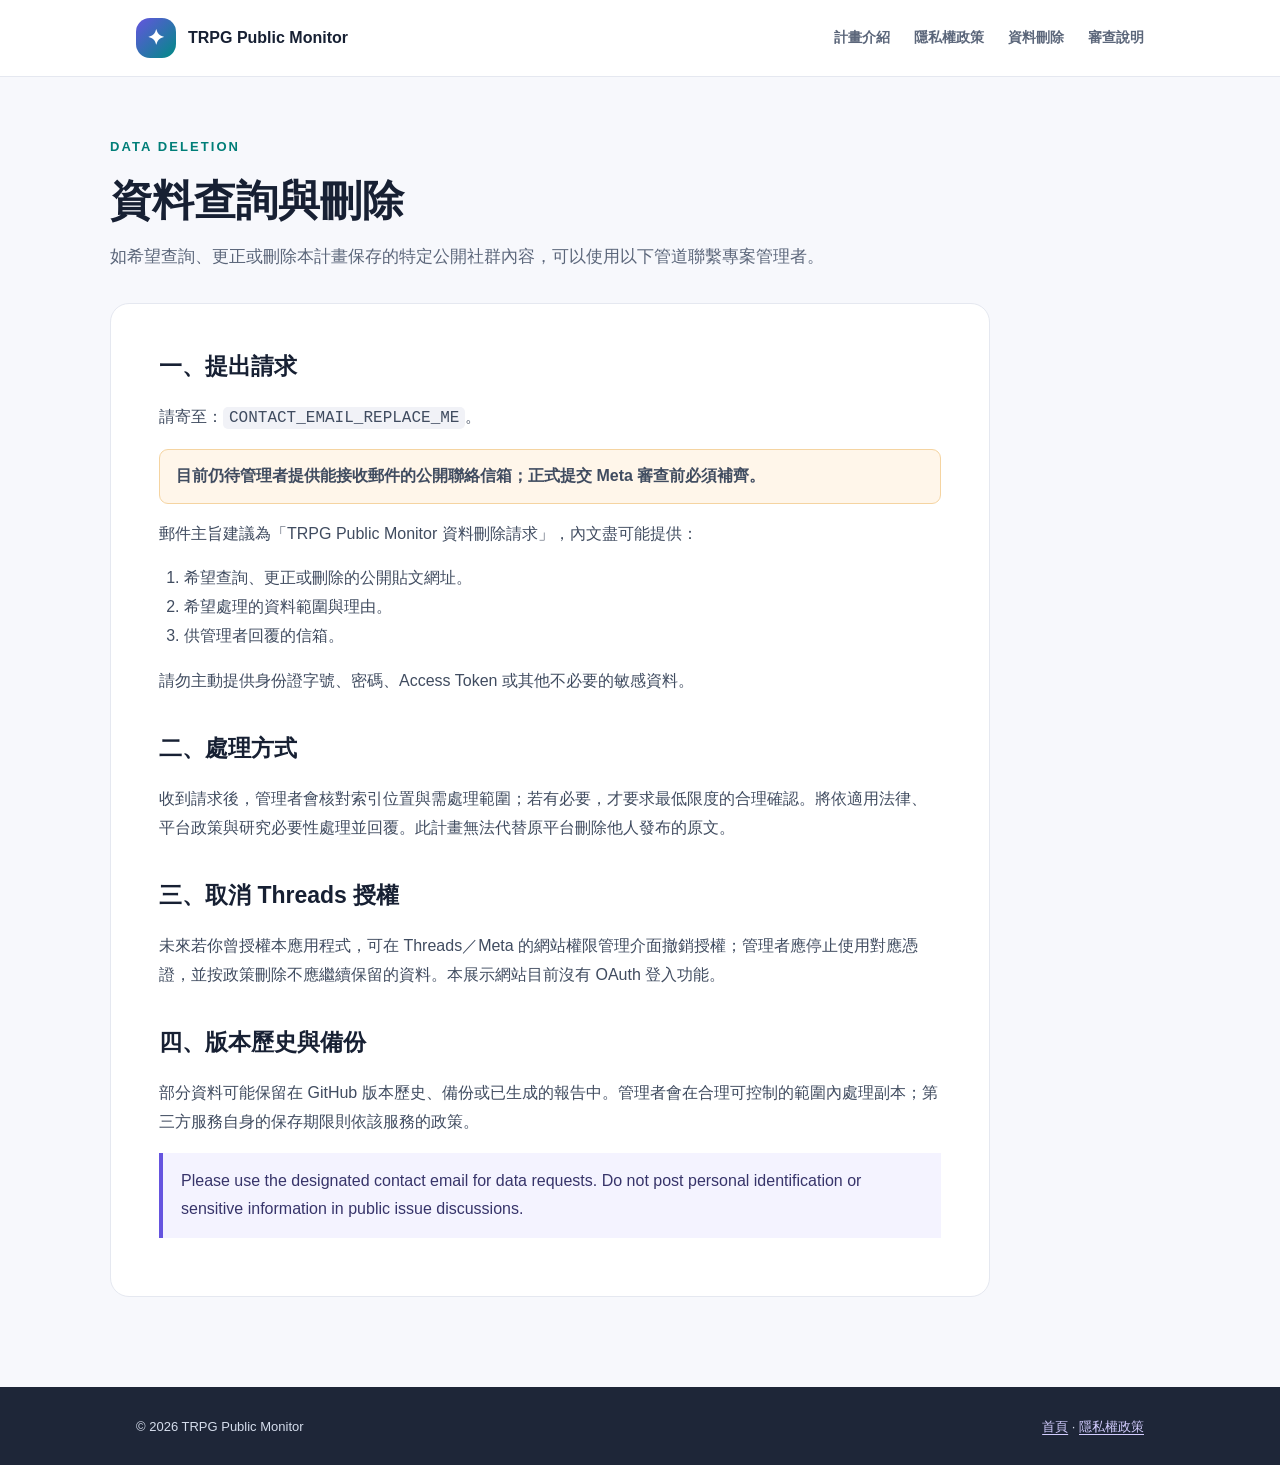
==== deletion.html @ 60160286 "site: add deletion.html" ====
<!doctype html><html lang="zh-Hant"><head><meta charset="utf-8"><meta name="viewport" content="width=device-width,initial-scale=1"><meta name="description" content="TRPG Public Monitor 資料查詢、更正及刪除說明。"><title>資料刪除｜TRPG Public Monitor</title><link rel="stylesheet" href="styles.css"></head><body>
<header class="nav-wrap"><nav class="shell nav"><a class="brand" href="index.html"><span class="brand-mark">✦</span>TRPG Public Monitor</a><div class="nav-links"><a href="index.html">計畫介紹</a><a href="privacy.html">隱私權政策</a><a href="deletion.html" aria-current="page">資料刪除</a><a href="review.html">審查說明</a></div></nav></header>
<main class="shell page"><p class="eyebrow">DATA DELETION</p><h1>資料查詢與刪除</h1><p class="intro">如希望查詢、更正或刪除本計畫保存的特定公開社群內容，可以使用以下管道聯繫專案管理者。</p><article class="article">
<h2>一、提出請求</h2><p>請寄至：<code>CONTACT_EMAIL_REPLACE_ME</code>。</p><p class="contact-warning">目前仍待管理者提供能接收郵件的公開聯絡信箱；正式提交 Meta 審查前必須補齊。</p><p>郵件主旨建議為「TRPG Public Monitor 資料刪除請求」，內文盡可能提供：</p><ol><li>希望查詢、更正或刪除的公開貼文網址。</li><li>希望處理的資料範圍與理由。</li><li>供管理者回覆的信箱。</li></ol><p>請勿主動提供身份證字號、密碼、Access Token 或其他不必要的敏感資料。</p>
<h2>二、處理方式</h2><p>收到請求後，管理者會核對索引位置與需處理範圍；若有必要，才要求最低限度的合理確認。將依適用法律、平台政策與研究必要性處理並回覆。此計畫無法代替原平台刪除他人發布的原文。</p>
<h2>三、取消 Threads 授權</h2><p>未來若你曾授權本應用程式，可在 Threads／Meta 的網站權限管理介面撤銷授權；管理者應停止使用對應憑證，並按政策刪除不應繼續保留的資料。本展示網站目前沒有 OAuth 登入功能。</p>
<h2>四、版本歷史與備份</h2><p>部分資料可能保留在 GitHub 版本歷史、備份或已生成的報告中。管理者會在合理可控制的範圍內處理副本；第三方服務自身的保存期限則依該服務的政策。</p><p class="note">Please use the designated contact email for data requests. Do not post personal identification or sensitive information in public issue discussions.</p>
</article></main><footer class="footer"><div class="shell footer-inner"><p>© 2026 TRPG Public Monitor</p><p><a href="index.html">首頁</a> · <a href="privacy.html">隱私權政策</a></p></div></footer></body></html>
---- styles.css ----
:root{--bg:#f7f8fc;--surface:#fff;--ink:#172033;--muted:#5b667a;--accent:#6554df;--teal:#007e78;--line:#e5e8f0;--soft:#efecff}*{box-sizing:border-box}html{scroll-behavior:smooth}body{margin:0;font-family:Inter,-apple-system,BlinkMacSystemFont,"Noto Sans TC","Microsoft JhengHei",sans-serif;background:var(--bg);color:var(--ink);line-height:1.8}a{color:#5144c8;text-underline-offset:3px}a:hover{color:#2e2784}.shell{max-width:1060px;margin:auto;padding:0 26px}.nav-wrap{background:#fffffffa;border-bottom:1px solid var(--line);position:sticky;top:0;z-index:10}.nav{display:flex;align-items:center;justify-content:space-between;gap:18px;min-height:76px}.brand{display:inline-flex;align-items:center;gap:12px;text-decoration:none;color:var(--ink);font-weight:800}.brand-mark{display:grid;place-items:center;width:40px;height:40px;border-radius:14px;background:linear-gradient(135deg,#6554df,#008b85);color:#fff;font-size:21px}.nav-links{display:flex;gap:24px;flex-wrap:wrap}.nav-links a{color:var(--muted);font-size:14px;text-decoration:none;font-weight:650}.hero{padding:86px 0 65px;position:relative;overflow:hidden}.hero:before{content:"";position:absolute;right:-70px;top:-100px;width:390px;height:390px;border:65px solid #e9e6ff;border-radius:50%;opacity:.6;pointer-events:none}.eyebrow{color:var(--teal);font-size:13px;font-weight:800;letter-spacing:.16em;margin:0 0 16px}.hero h1{font-size:clamp(39px,6vw,66px);line-height:1.16;letter-spacing:-.055em;margin:0 0 20px;max-width:850px}.hero h1 em{font-style:normal;color:var(--accent)}.lead{font-size:19px;color:var(--muted);max-width:760px;margin:0 0 26px}.pill{display:inline-block;background:var(--soft);color:#493bb5;border-radius:100px;padding:7px 14px;font-size:12px;font-weight:750}.cta-row{display:flex;gap:12px;flex-wrap:wrap;margin-top:26px}.btn{display:inline-block;background:var(--accent);color:#fff;text-decoration:none;border-radius:12px;padding:11px 20px;font-weight:750}.btn.alt{background:#fff;color:var(--accent);border:1px solid #dcd8fb}.section{padding:35px 0 55px}.section h2{font-size:30px;line-height:1.35;margin:0 0 12px}.section-sub{color:var(--muted);margin:0 0 27px;max-width:780px}.grid{display:grid;grid-template-columns:repeat(3,minmax(0,1fr));gap:18px}.card{background:var(--surface);border:1px solid var(--line);border-radius:19px;padding:27px;box-shadow:0 9px 30px #212a5a09}.card h3{font-size:18px;margin:12px 0 8px}.card p{color:var(--muted);font-size:14px;margin:0}.card .tag{font-size:12px;color:var(--teal);font-weight:800}.notice{background:#fffdf2;border:1px solid #f3e3a9;border-radius:17px;padding:20px 24px;margin:20px 0;color:#604d24}.status{border-collapse:collapse;width:100%;background:#fff;border-radius:16px;overflow:hidden;border:1px solid var(--line)}.status th,.status td{text-align:left;padding:16px;border-bottom:1px solid var(--line);font-size:14px;vertical-align:top}.status th{background:#f0f2f9}.status tr:last-child td{border:0}.state{display:inline-block;background:#e9f6f2;color:#076c62;border-radius:6px;padding:2px 9px;font-size:12px;font-weight:750}.state.wait{background:#fff4d7;color:#8d5e14}.page{padding:58px 0 90px}.page h1{font-size:42px;margin:8px 0 13px;line-height:1.3}.page .intro{font-size:17px;color:var(--muted);max-width:810px;margin:0 0 30px}.article{max-width:880px;background:#fff;padding:42px 48px;border:1px solid var(--line);border-radius:19px}.article h2{font-size:23px;margin:32px 0 9px}.article h2:first-child{margin-top:0}.article p,.article li{color:#404c60}.article ul,.article ol{padding-left:25px}.article .note{background:#f4f3ff;border-left:4px solid var(--accent);padding:14px 18px;color:#37346a}.contact-warning{background:#fff6ea;color:#995b08;border:1px solid #f5d4a1;border-radius:9px;padding:12px 16px;font-weight:700}.footer{background:#1e2638;color:#d5ddec;padding:28px 0}.footer p{margin:0;font-size:13px}.footer a{color:#d3cdff}.footer-inner{display:flex;justify-content:space-between;gap:12px;flex-wrap:wrap}code{font-family:Consolas,monospace;background:#f1f2f7;padding:2px 6px;border-radius:5px;overflow-wrap:anywhere}@media(max-width:760px){.nav{align-items:flex-start;flex-direction:column;padding:13px 0;gap:6px}.nav-links{gap:14px}.hero{padding:62px 0 45px}.grid{grid-template-columns:1fr}.article{padding:23px}.status th,.status td{padding:10px;font-size:13px}.hero:before{opacity:.3}}
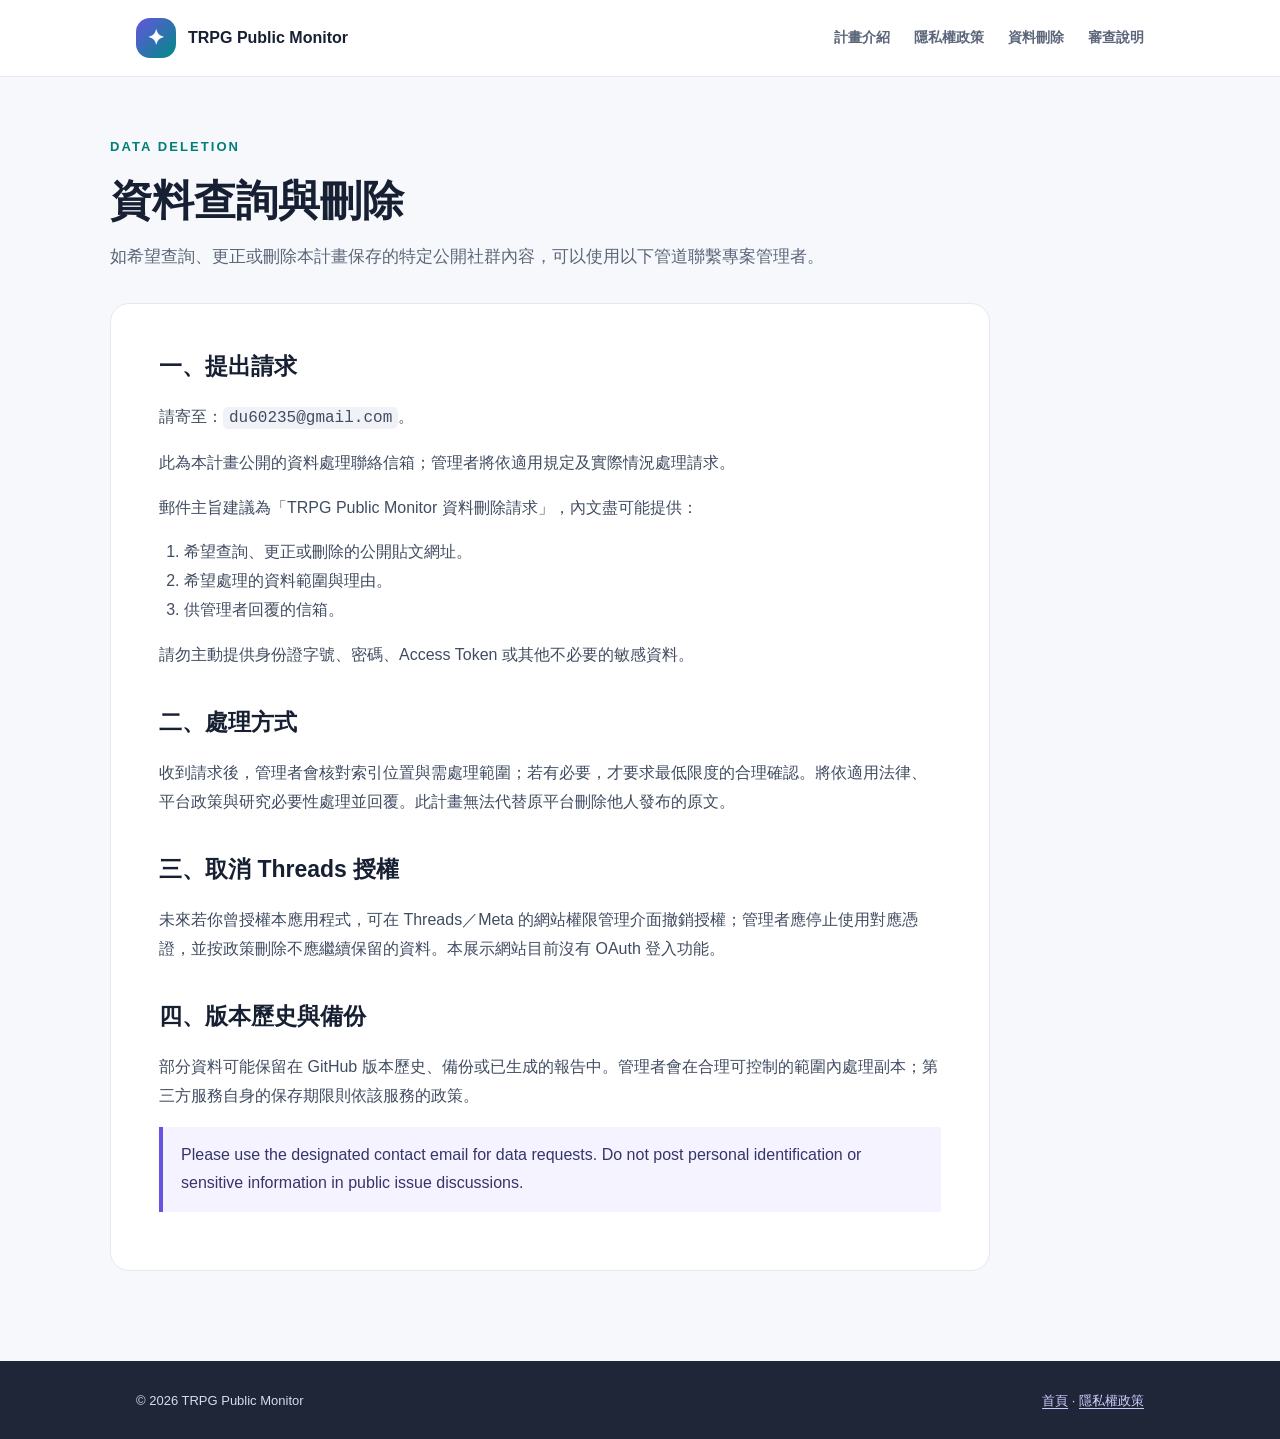
==== commit 5395375f: "site: publish approved project contact email" ====
--- a/deletion.html
+++ b/deletion.html
@@ -1,7 +1,7 @@
 <!doctype html><html lang="zh-Hant"><head><meta charset="utf-8"><meta name="viewport" content="width=device-width,initial-scale=1"><meta name="description" content="TRPG Public Monitor 資料查詢、更正及刪除說明。"><title>資料刪除｜TRPG Public Monitor</title><link rel="stylesheet" href="styles.css"></head><body>
 <header class="nav-wrap"><nav class="shell nav"><a class="brand" href="index.html"><span class="brand-mark">✦</span>TRPG Public Monitor</a><div class="nav-links"><a href="index.html">計畫介紹</a><a href="privacy.html">隱私權政策</a><a href="deletion.html" aria-current="page">資料刪除</a><a href="review.html">審查說明</a></div></nav></header>
 <main class="shell page"><p class="eyebrow">DATA DELETION</p><h1>資料查詢與刪除</h1><p class="intro">如希望查詢、更正或刪除本計畫保存的特定公開社群內容，可以使用以下管道聯繫專案管理者。</p><article class="article">
-<h2>一、提出請求</h2><p>請寄至：<code>CONTACT_EMAIL_REPLACE_ME</code>。</p><p class="contact-warning">目前仍待管理者提供能接收郵件的公開聯絡信箱；正式提交 Meta 審查前必須補齊。</p><p>郵件主旨建議為「TRPG Public Monitor 資料刪除請求」，內文盡可能提供：</p><ol><li>希望查詢、更正或刪除的公開貼文網址。</li><li>希望處理的資料範圍與理由。</li><li>供管理者回覆的信箱。</li></ol><p>請勿主動提供身份證字號、密碼、Access Token 或其他不必要的敏感資料。</p>
+<h2>一、提出請求</h2><p>請寄至：<code>du60235@gmail.com</code>。</p><p>此為本計畫公開的資料處理聯絡信箱；管理者將依適用規定及實際情況處理請求。</p><p>郵件主旨建議為「TRPG Public Monitor 資料刪除請求」，內文盡可能提供：</p><ol><li>希望查詢、更正或刪除的公開貼文網址。</li><li>希望處理的資料範圍與理由。</li><li>供管理者回覆的信箱。</li></ol><p>請勿主動提供身份證字號、密碼、Access Token 或其他不必要的敏感資料。</p>
 <h2>二、處理方式</h2><p>收到請求後，管理者會核對索引位置與需處理範圍；若有必要，才要求最低限度的合理確認。將依適用法律、平台政策與研究必要性處理並回覆。此計畫無法代替原平台刪除他人發布的原文。</p>
 <h2>三、取消 Threads 授權</h2><p>未來若你曾授權本應用程式，可在 Threads／Meta 的網站權限管理介面撤銷授權；管理者應停止使用對應憑證，並按政策刪除不應繼續保留的資料。本展示網站目前沒有 OAuth 登入功能。</p>
 <h2>四、版本歷史與備份</h2><p>部分資料可能保留在 GitHub 版本歷史、備份或已生成的報告中。管理者會在合理可控制的範圍內處理副本；第三方服務自身的保存期限則依該服務的政策。</p><p class="note">Please use the designated contact email for data requests. Do not post personal identification or sensitive information in public issue discussions.</p>
